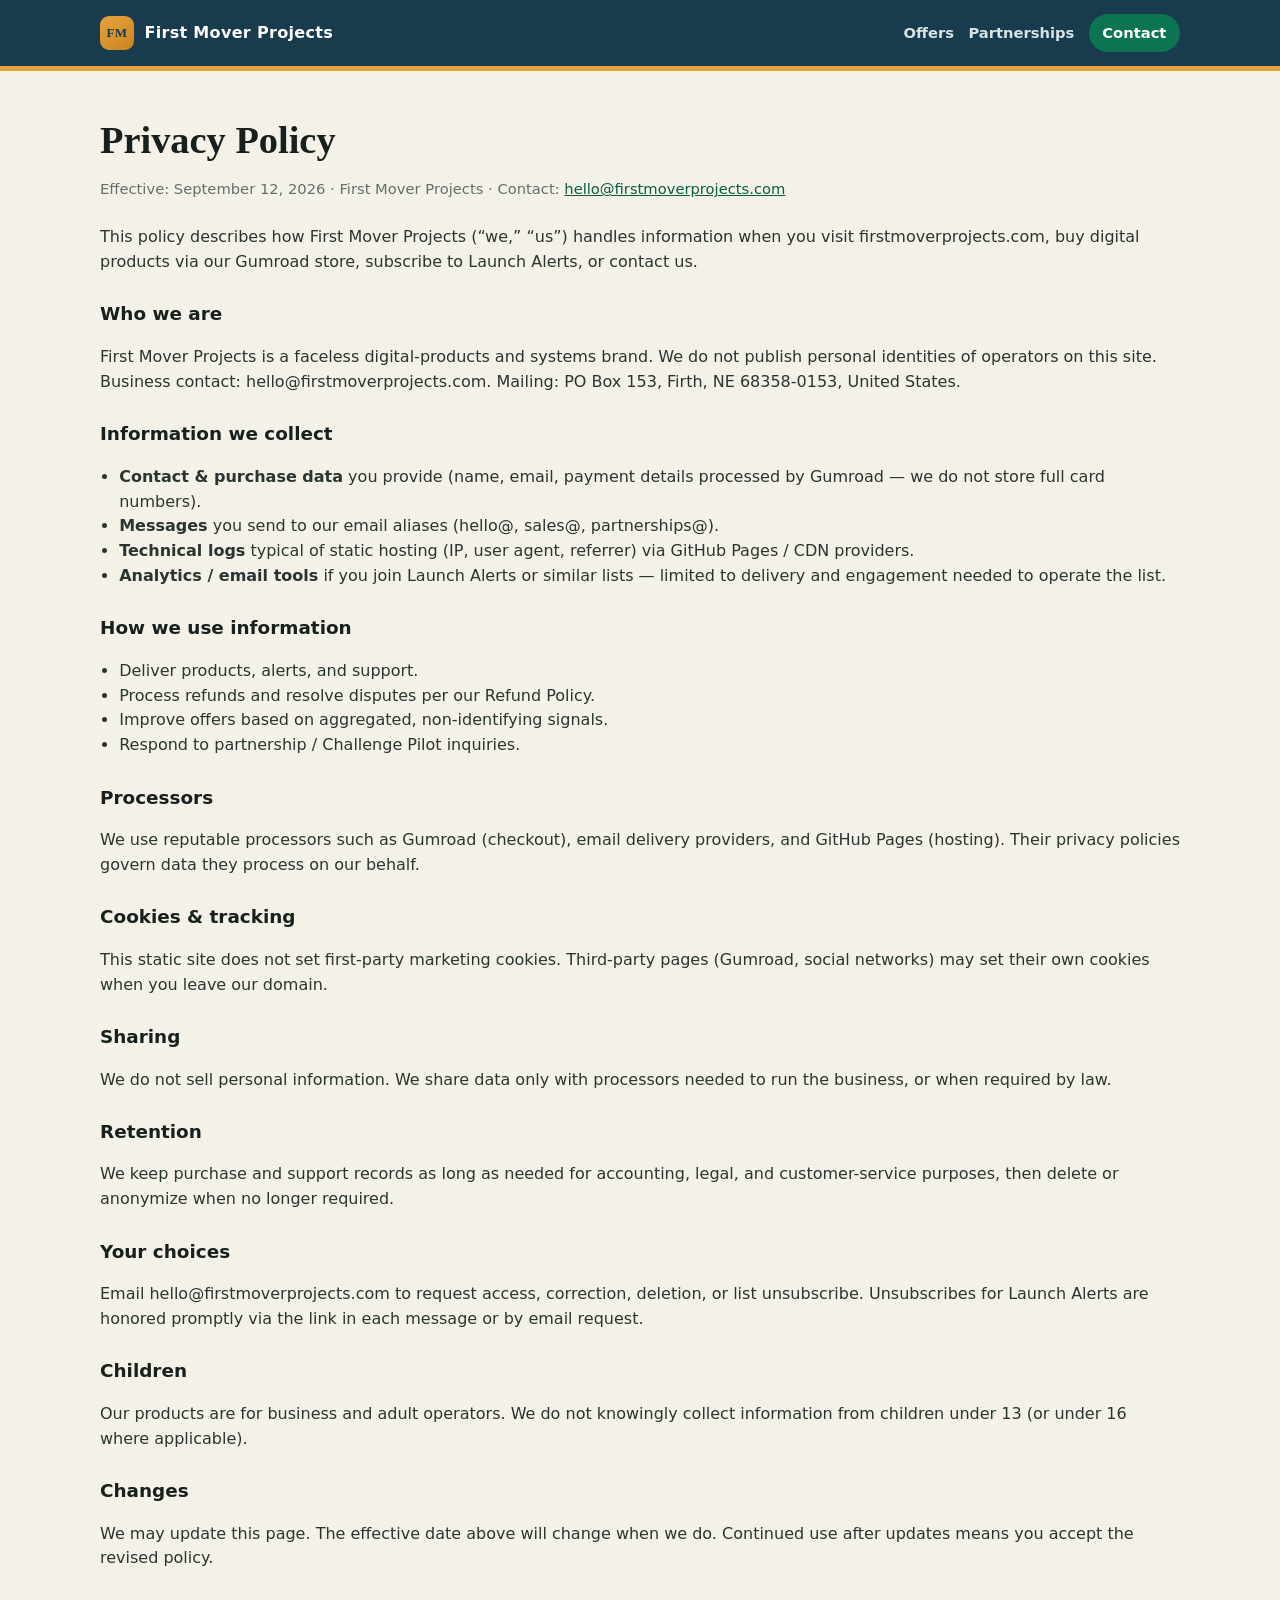
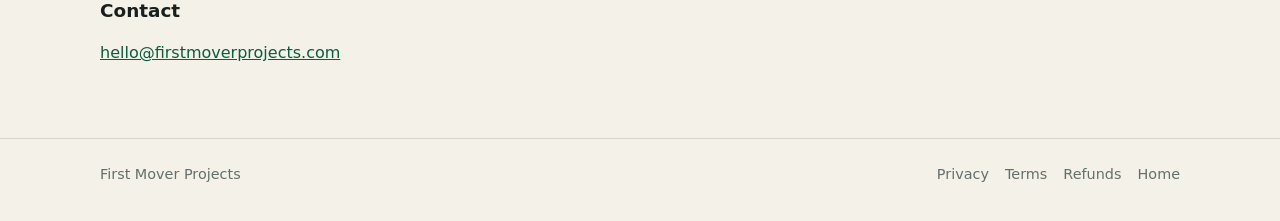
==== privacy.html @ 46afbd84 "Initial First Mover Projects home base for GitHub Pages Static site: index, partnerships, privacy, t" ====
<!doctype html>
<html lang="en">
<head>
  <meta charset="utf-8">
  <meta name="viewport" content="width=device-width,initial-scale=1">
  <title>Privacy Policy — First Mover Projects</title>
  <meta name="description" content="Privacy Policy for First Mover Projects digital products and website.">
  <link rel="canonical" href="https://firstmoverprojects.com/privacy.html">
  <link rel="stylesheet" href="styles.css">
</head>
<body>
  <header class="site-header">
    <div class="wrap bar">
      <a class="brand" href="/"><span class="brand-mark" aria-hidden="true">FM</span><span>First Mover Projects</span></a>
      <nav class="nav" aria-label="Primary">
        <a href="/#offers">Offers</a>
        <a href="partnerships.html">Partnerships</a>
        <a class="cta" href="mailto:hello@firstmoverprojects.com">Contact</a>
      </nav>
    </div>
  </header>
  <main class="legal wrap">
    <h1>Privacy Policy</h1>
    <p class="meta">Effective: September 12, 2026 · First Mover Projects · Contact: <a href="mailto:hello@firstmoverprojects.com">hello@firstmoverprojects.com</a></p>

    <p>This policy describes how First Mover Projects (“we,” “us”) handles information when you visit firstmoverprojects.com, buy digital products via our Gumroad store, subscribe to Launch Alerts, or contact us.</p>

    <h2>Who we are</h2>
    <p>First Mover Projects is a faceless digital-products and systems brand. We do not publish personal identities of operators on this site. Business contact: hello@firstmoverprojects.com. Mailing: PO Box 153, Firth, NE 68358-0153, United States.</p>

    <h2>Information we collect</h2>
    <ul>
      <li><strong>Contact &amp; purchase data</strong> you provide (name, email, payment details processed by Gumroad — we do not store full card numbers).</li>
      <li><strong>Messages</strong> you send to our email aliases (hello@, sales@, partnerships@).</li>
      <li><strong>Technical logs</strong> typical of static hosting (IP, user agent, referrer) via GitHub Pages / CDN providers.</li>
      <li><strong>Analytics / email tools</strong> if you join Launch Alerts or similar lists — limited to delivery and engagement needed to operate the list.</li>
    </ul>

    <h2>How we use information</h2>
    <ul>
      <li>Deliver products, alerts, and support.</li>
      <li>Process refunds and resolve disputes per our Refund Policy.</li>
      <li>Improve offers based on aggregated, non-identifying signals.</li>
      <li>Respond to partnership / Challenge Pilot inquiries.</li>
    </ul>

    <h2>Processors</h2>
    <p>We use reputable processors such as Gumroad (checkout), email delivery providers, and GitHub Pages (hosting). Their privacy policies govern data they process on our behalf.</p>

    <h2>Cookies &amp; tracking</h2>
    <p>This static site does not set first-party marketing cookies. Third-party pages (Gumroad, social networks) may set their own cookies when you leave our domain.</p>

    <h2>Sharing</h2>
    <p>We do not sell personal information. We share data only with processors needed to run the business, or when required by law.</p>

    <h2>Retention</h2>
    <p>We keep purchase and support records as long as needed for accounting, legal, and customer-service purposes, then delete or anonymize when no longer required.</p>

    <h2>Your choices</h2>
    <p>Email hello@firstmoverprojects.com to request access, correction, deletion, or list unsubscribe. Unsubscribes for Launch Alerts are honored promptly via the link in each message or by email request.</p>

    <h2>Children</h2>
    <p>Our products are for business and adult operators. We do not knowingly collect information from children under 13 (or under 16 where applicable).</p>

    <h2>Changes</h2>
    <p>We may update this page. The effective date above will change when we do. Continued use after updates means you accept the revised policy.</p>

    <h2>Contact</h2>
    <p><a href="mailto:hello@firstmoverprojects.com">hello@firstmoverprojects.com</a></p>
  </main>
  <footer class="site-footer"><div class="wrap cols"><div>First Mover Projects</div><nav aria-label="Legal"><a href="privacy.html">Privacy</a><a href="terms.html">Terms</a><a href="refund.html">Refunds</a><a href="/">Home</a></nav></div></footer>
</body>
</html>
---- styles.css ----
:root {
  --ink: #17201d;
  --muted: #62706b;
  --paper: #f4f1e8;
  --panel: #fffdf8;
  --line: #d9d5c9;
  --green: #0c7451;
  --green-dark: #075e40;
  --amber: #e6a33b;
  --navy: #183b4e;
  --red: #a13f35;
}
* { box-sizing: border-box; }
html { scroll-behavior: smooth; }
body {
  margin: 0;
  background: var(--paper);
  color: var(--ink);
  font: 16px/1.55 ui-sans-serif, system-ui, -apple-system, Segoe UI, sans-serif;
}
a { color: var(--green-dark); }
a:hover { color: var(--green); }
.wrap { width: min(1080px, calc(100% - 2.5rem)); margin-inline: auto; }
.site-header {
  background: var(--navy);
  color: #fff;
  border-bottom: 5px solid var(--amber);
  position: sticky;
  top: 0;
  z-index: 20;
}
.site-header .bar {
  display: flex;
  align-items: center;
  justify-content: space-between;
  gap: 1rem;
  padding: 0.9rem 0;
}
.brand {
  display: flex;
  align-items: center;
  gap: 0.65rem;
  color: #fff;
  text-decoration: none;
  font-weight: 800;
  letter-spacing: 0.02em;
}
.brand-mark {
  width: 34px; height: 34px;
  border-radius: 9px;
  background: linear-gradient(145deg, var(--amber), #c9841f);
  display: grid; place-items: center;
  color: var(--navy);
  font: 800 13px/1 Georgia, serif;
}
.nav { display: flex; flex-wrap: wrap; gap: 0.35rem 0.9rem; align-items: center; }
.nav a {
  color: #d8e3e6;
  text-decoration: none;
  font-size: 0.92rem;
  font-weight: 650;
}
.nav a:hover { color: #fff; }
.nav .cta {
  background: var(--green);
  color: #fff !important;
  padding: 0.45rem 0.85rem;
  border-radius: 999px;
}
.hero {
  padding: 3.4rem 0 2.6rem;
  background:
    radial-gradient(900px 280px at 85% -10%, #efbc6740, transparent),
    linear-gradient(180deg, #eef3ef, var(--paper));
  border-bottom: 1px solid var(--line);
}
.eyebrow {
  font-size: 0.72rem;
  letter-spacing: 0.16em;
  font-weight: 800;
  text-transform: uppercase;
  color: #8a6a1f;
  margin: 0 0 0.55rem;
}
.hero h1 {
  font-family: Georgia, "Times New Roman", serif;
  font-size: clamp(2rem, 5vw, 3.35rem);
  line-height: 1.12;
  letter-spacing: -0.025em;
  margin: 0 0 0.85rem;
  max-width: 16ch;
}
.lede {
  font-size: 1.12rem;
  color: var(--muted);
  max-width: 42rem;
  margin: 0 0 1.35rem;
}
.bio-line {
  display: inline-flex;
  flex-wrap: wrap;
  gap: 0.4rem;
  margin: 0 0 1.5rem;
}
.chip {
  border-radius: 999px;
  padding: 0.35rem 0.7rem;
  font-size: 0.78rem;
  font-weight: 750;
  background: #e6ece9;
  color: var(--ink);
}
.actions { display: flex; flex-wrap: wrap; gap: 0.65rem; }
.btn {
  display: inline-flex;
  align-items: center;
  justify-content: center;
  gap: 0.4rem;
  border-radius: 999px;
  padding: 0.7rem 1.15rem;
  font-weight: 750;
  text-decoration: none;
  border: 1px solid transparent;
}
.btn-primary { background: var(--green); color: #fff; }
.btn-primary:hover { background: var(--green-dark); color: #fff; }
.btn-secondary {
  background: var(--panel);
  color: var(--ink);
  border-color: var(--line);
}
.btn-secondary:hover { border-color: var(--green); color: var(--green-dark); }
.section { padding: 2.75rem 0; }
.section h2 {
  font-family: Georgia, serif;
  font-size: clamp(1.45rem, 3vw, 1.9rem);
  margin: 0 0 0.4rem;
}
.section .sub {
  color: var(--muted);
  margin: 0 0 1.4rem;
  max-width: 40rem;
}
.offer-grid {
  display: grid;
  grid-template-columns: repeat(auto-fit, minmax(240px, 1fr));
  gap: 1rem;
}
.card {
  background: var(--panel);
  border: 1px solid var(--line);
  border-radius: 14px;
  padding: 1.15rem 1.2rem 1.25rem;
  box-shadow: 0 2px 8px #1731240b;
  display: flex;
  flex-direction: column;
  gap: 0.55rem;
}
.card .price {
  font-size: 0.78rem;
  font-weight: 800;
  letter-spacing: 0.08em;
  text-transform: uppercase;
  color: var(--green);
}
.card h3 { margin: 0; font-size: 1.08rem; }
.card p { margin: 0; color: var(--muted); flex: 1; font-size: 0.95rem; }
.card .card-cta { margin-top: 0.35rem; align-self: start; }
.card.featured { border-color: #c9dfd4; box-shadow: 0 0 0 2px #c8f0dd55; }
.social-row {
  display: flex;
  flex-wrap: wrap;
  gap: 0.55rem;
}
.social-row a {
  text-decoration: none;
  background: var(--panel);
  border: 1px solid var(--line);
  border-radius: 999px;
  padding: 0.5rem 0.9rem;
  color: var(--ink);
  font-weight: 700;
  font-size: 0.9rem;
}
.social-row a:hover { border-color: var(--green); color: var(--green-dark); }
.cta-band {
  background: var(--navy);
  color: #fff;
  border-radius: 16px;
  padding: 1.6rem 1.5rem;
  display: flex;
  flex-wrap: wrap;
  gap: 1rem;
  align-items: center;
  justify-content: space-between;
}
.cta-band h2 { margin: 0 0 0.35rem; color: #fff; font-family: Georgia, serif; font-size: 1.45rem; }
.cta-band p { margin: 0; color: #d8e3e6; max-width: 36rem; }
.legal {
  padding: 2.5rem 0 3.5rem;
}
.legal h1 {
  font-family: Georgia, serif;
  font-size: clamp(1.8rem, 4vw, 2.4rem);
  margin: 0 0 0.5rem;
}
.legal .meta { color: var(--muted); margin: 0 0 1.5rem; font-size: 0.92rem; }
.legal h2 { margin: 1.6rem 0 0.45rem; font-size: 1.15rem; }
.legal p, .legal li { color: #2a3531; }
.legal ul { padding-left: 1.2rem; }
.site-footer {
  border-top: 1px solid var(--line);
  padding: 1.5rem 0 2.2rem;
  color: var(--muted);
  font-size: 0.9rem;
}
.site-footer .cols {
  display: flex;
  flex-wrap: wrap;
  gap: 1rem 2rem;
  justify-content: space-between;
}
.site-footer nav { display: flex; flex-wrap: wrap; gap: 0.75rem 1rem; }
.site-footer a { color: var(--muted); text-decoration: none; }
.site-footer a:hover { color: var(--green-dark); }
@media (max-width: 640px) {
  .site-header .bar { flex-direction: column; align-items: flex-start; }
  .hero { padding-top: 2.4rem; }
}
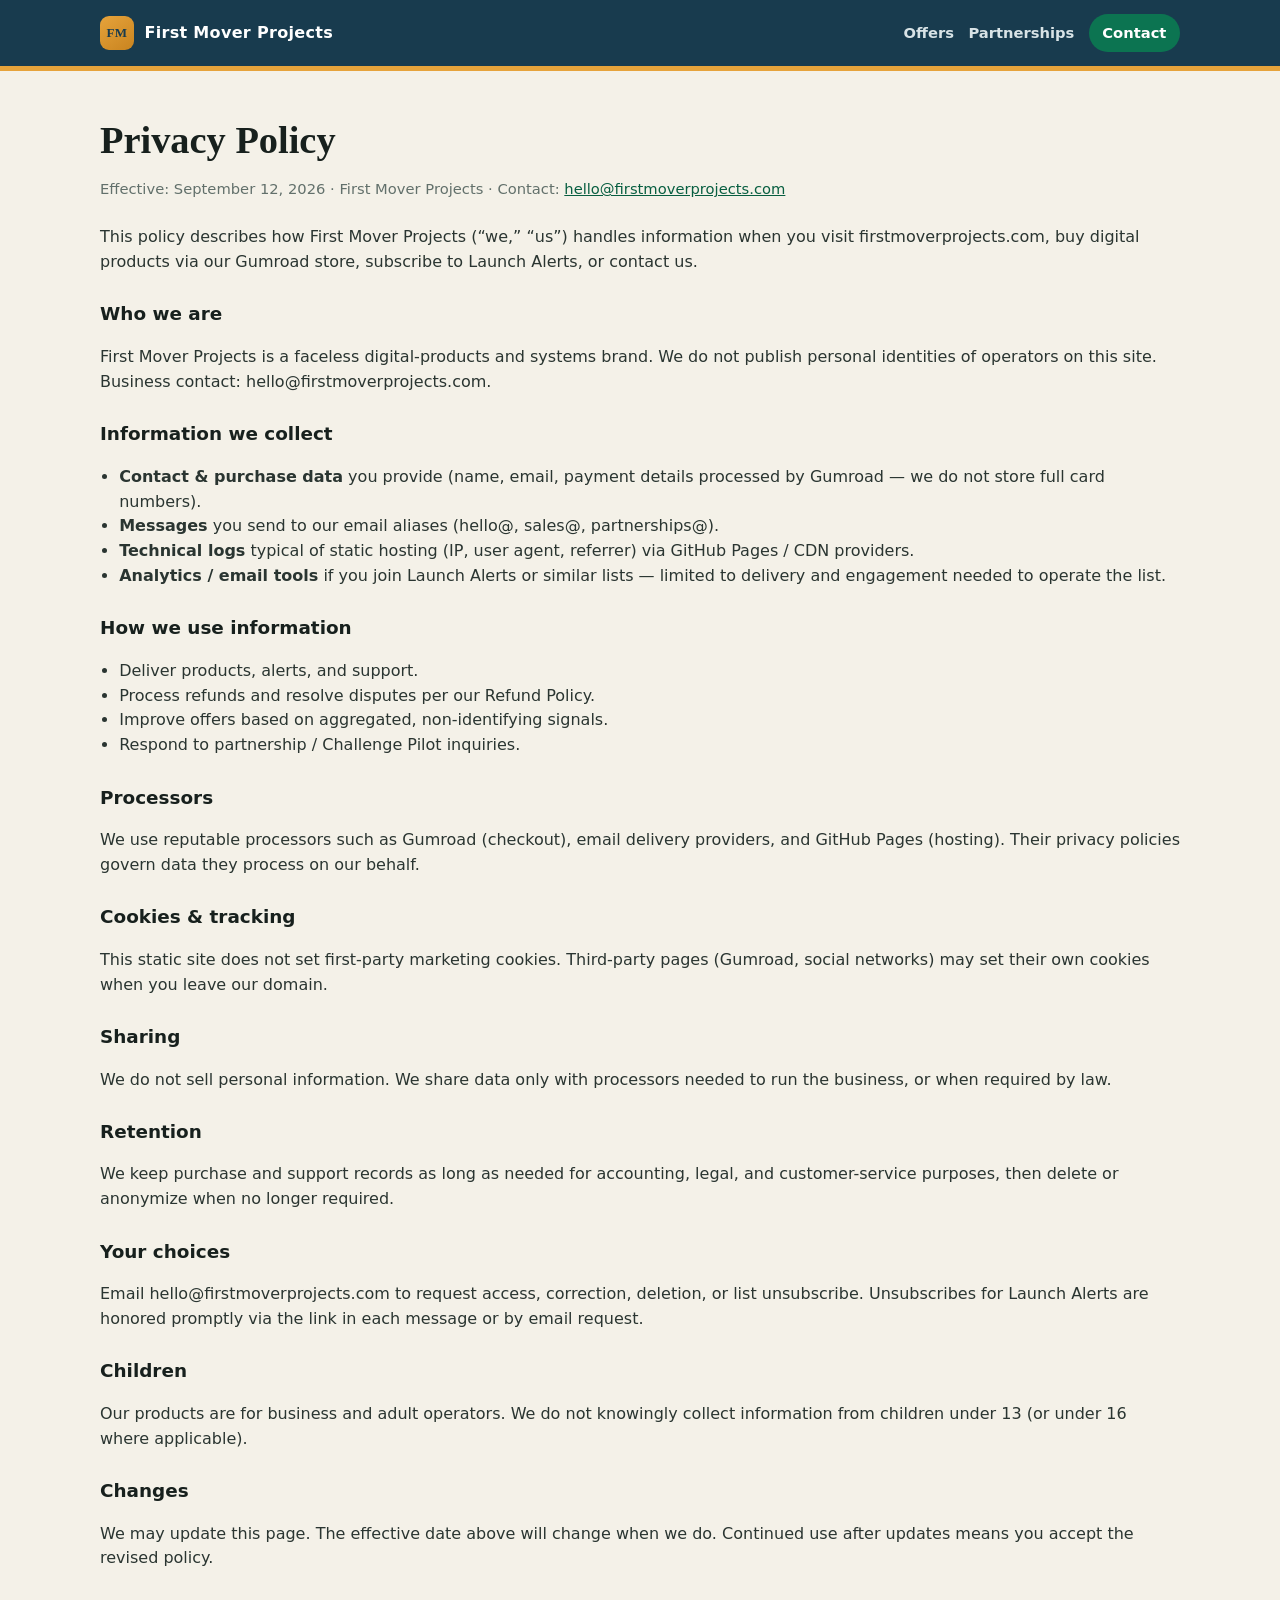
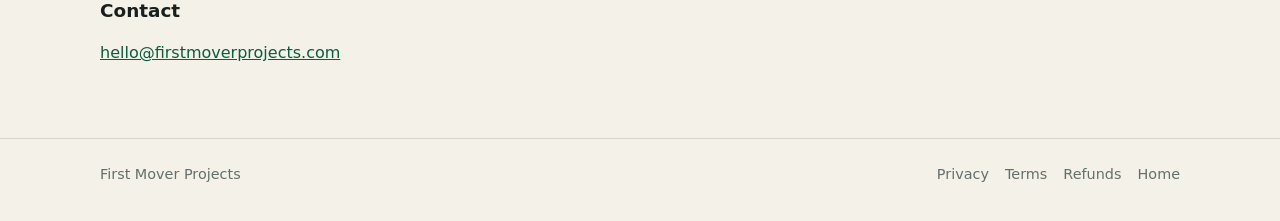
==== commit 7fd5a990: "Update privacy policy to remove mailing address Removed mailing address from privacy policy." ====
--- a/privacy.html
+++ b/privacy.html
@@ -26,8 +26,8 @@
     <p>This policy describes how First Mover Projects (“we,” “us”) handles information when you visit firstmoverprojects.com, buy digital products via our Gumroad store, subscribe to Launch Alerts, or contact us.</p>
 
     <h2>Who we are</h2>
-    <p>First Mover Projects is a faceless digital-products and systems brand. We do not publish personal identities of operators on this site. Business contact: hello@firstmoverprojects.com. Mailing: PO Box 153, Firth, NE 68358-0153, United States.</p>
-
+    <p>First Mover Projects is a faceless digital-products and systems brand. We do not publish personal identities of operators on this site. Business contact: hello@firstmoverprojects.com.</p>
+    
     <h2>Information we collect</h2>
     <ul>
       <li><strong>Contact &amp; purchase data</strong> you provide (name, email, payment details processed by Gumroad — we do not store full card numbers).</li>
